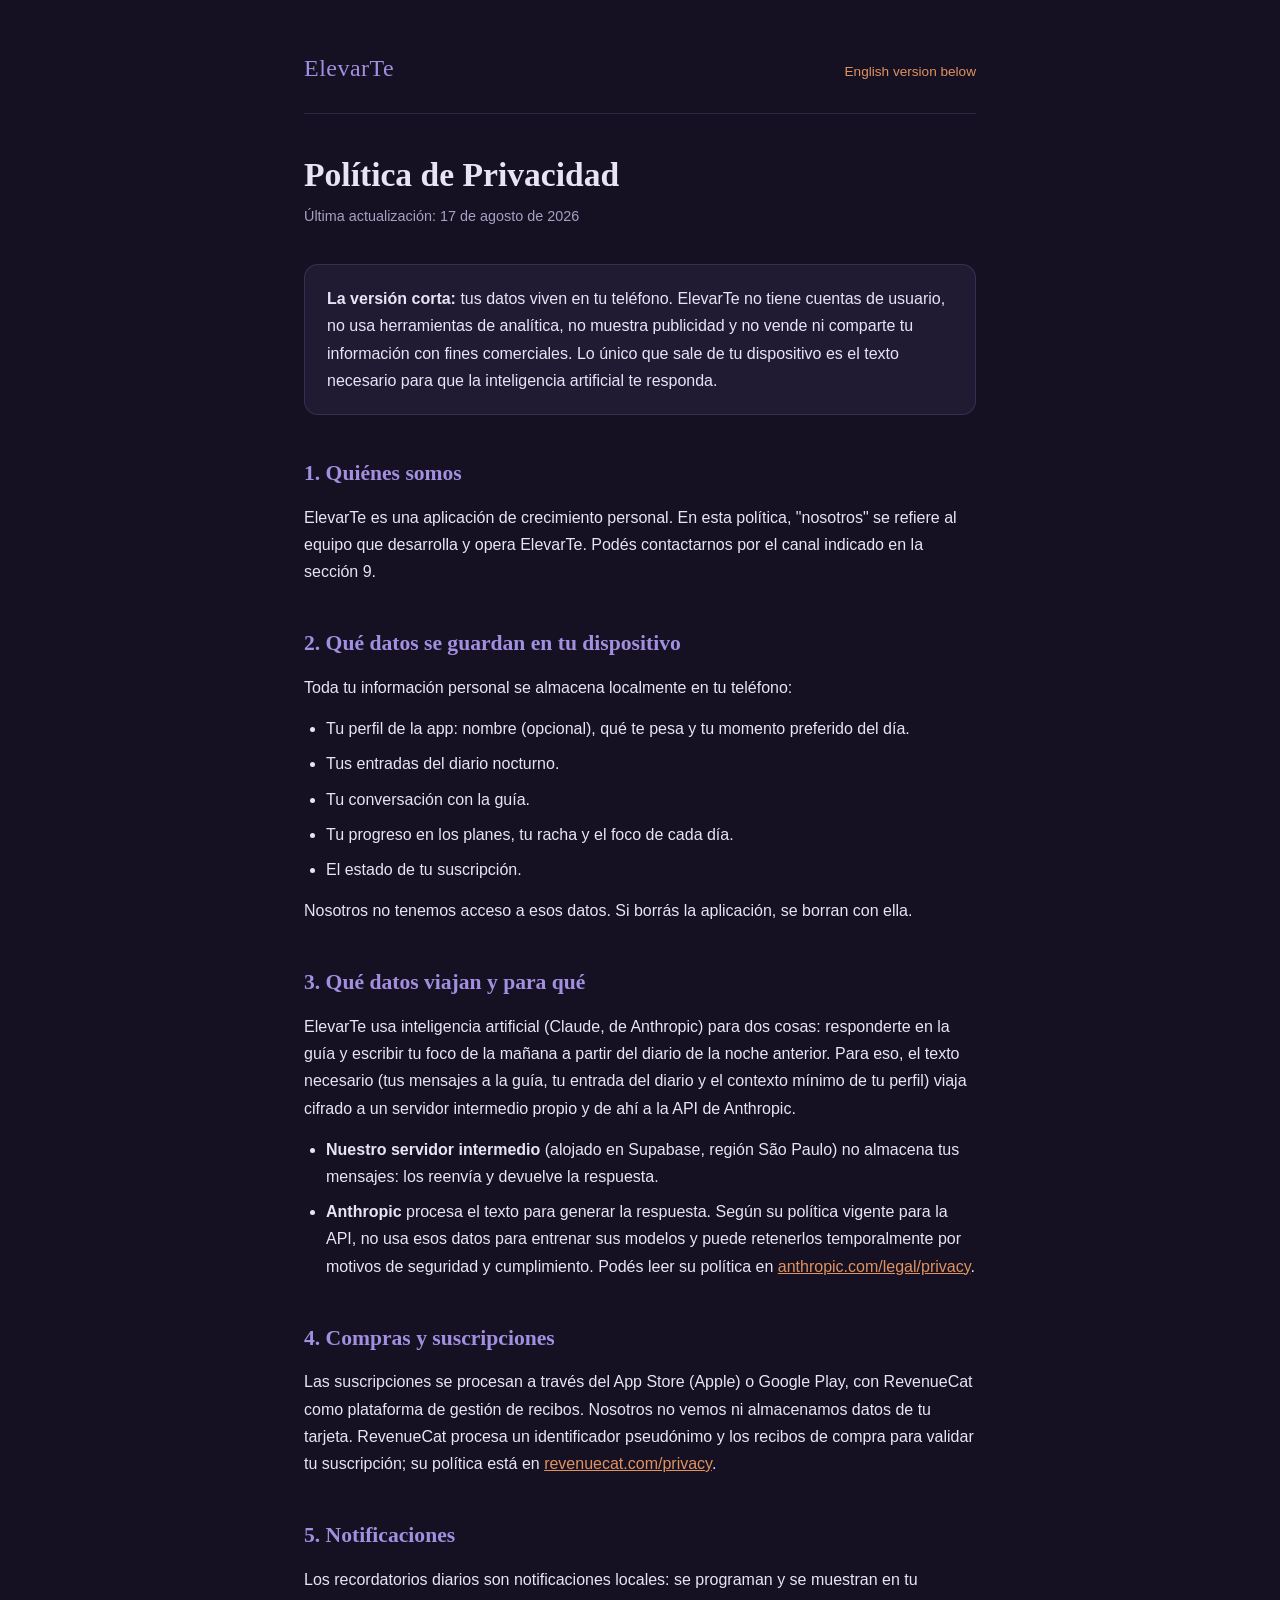
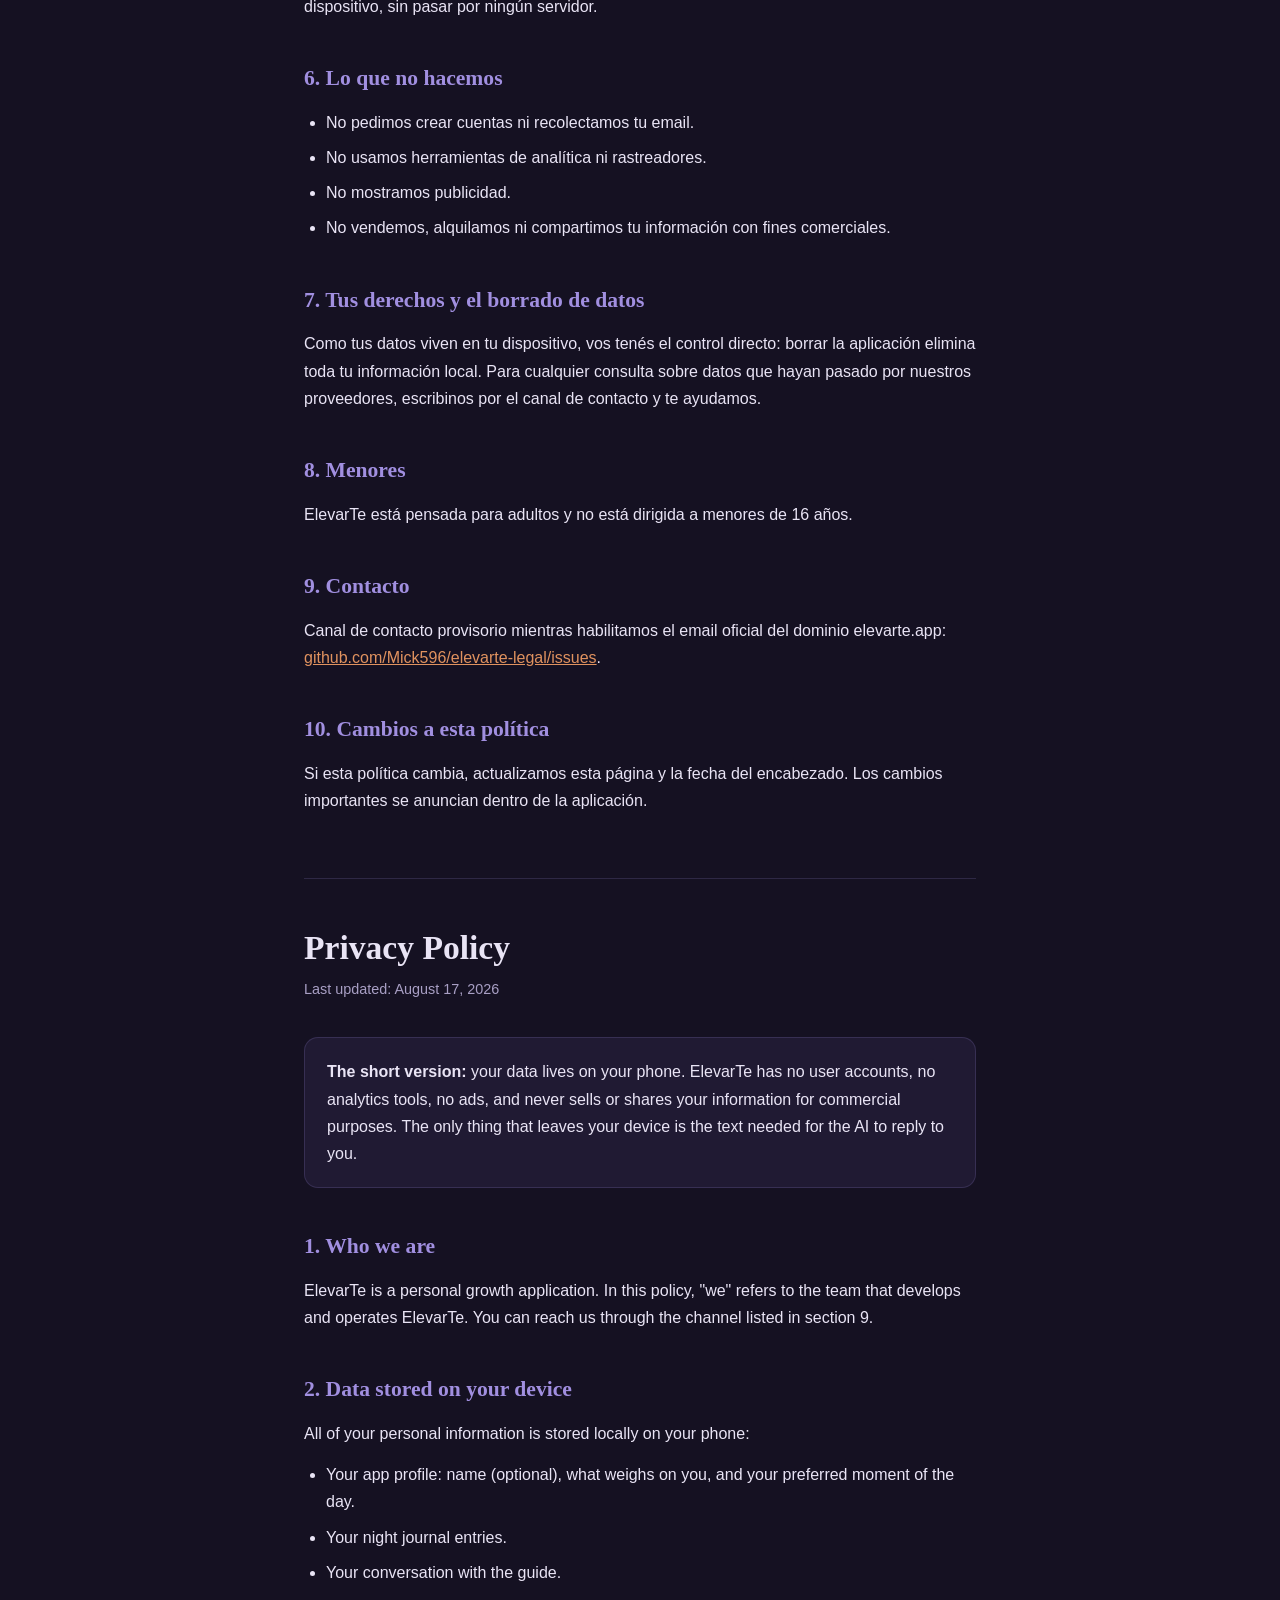
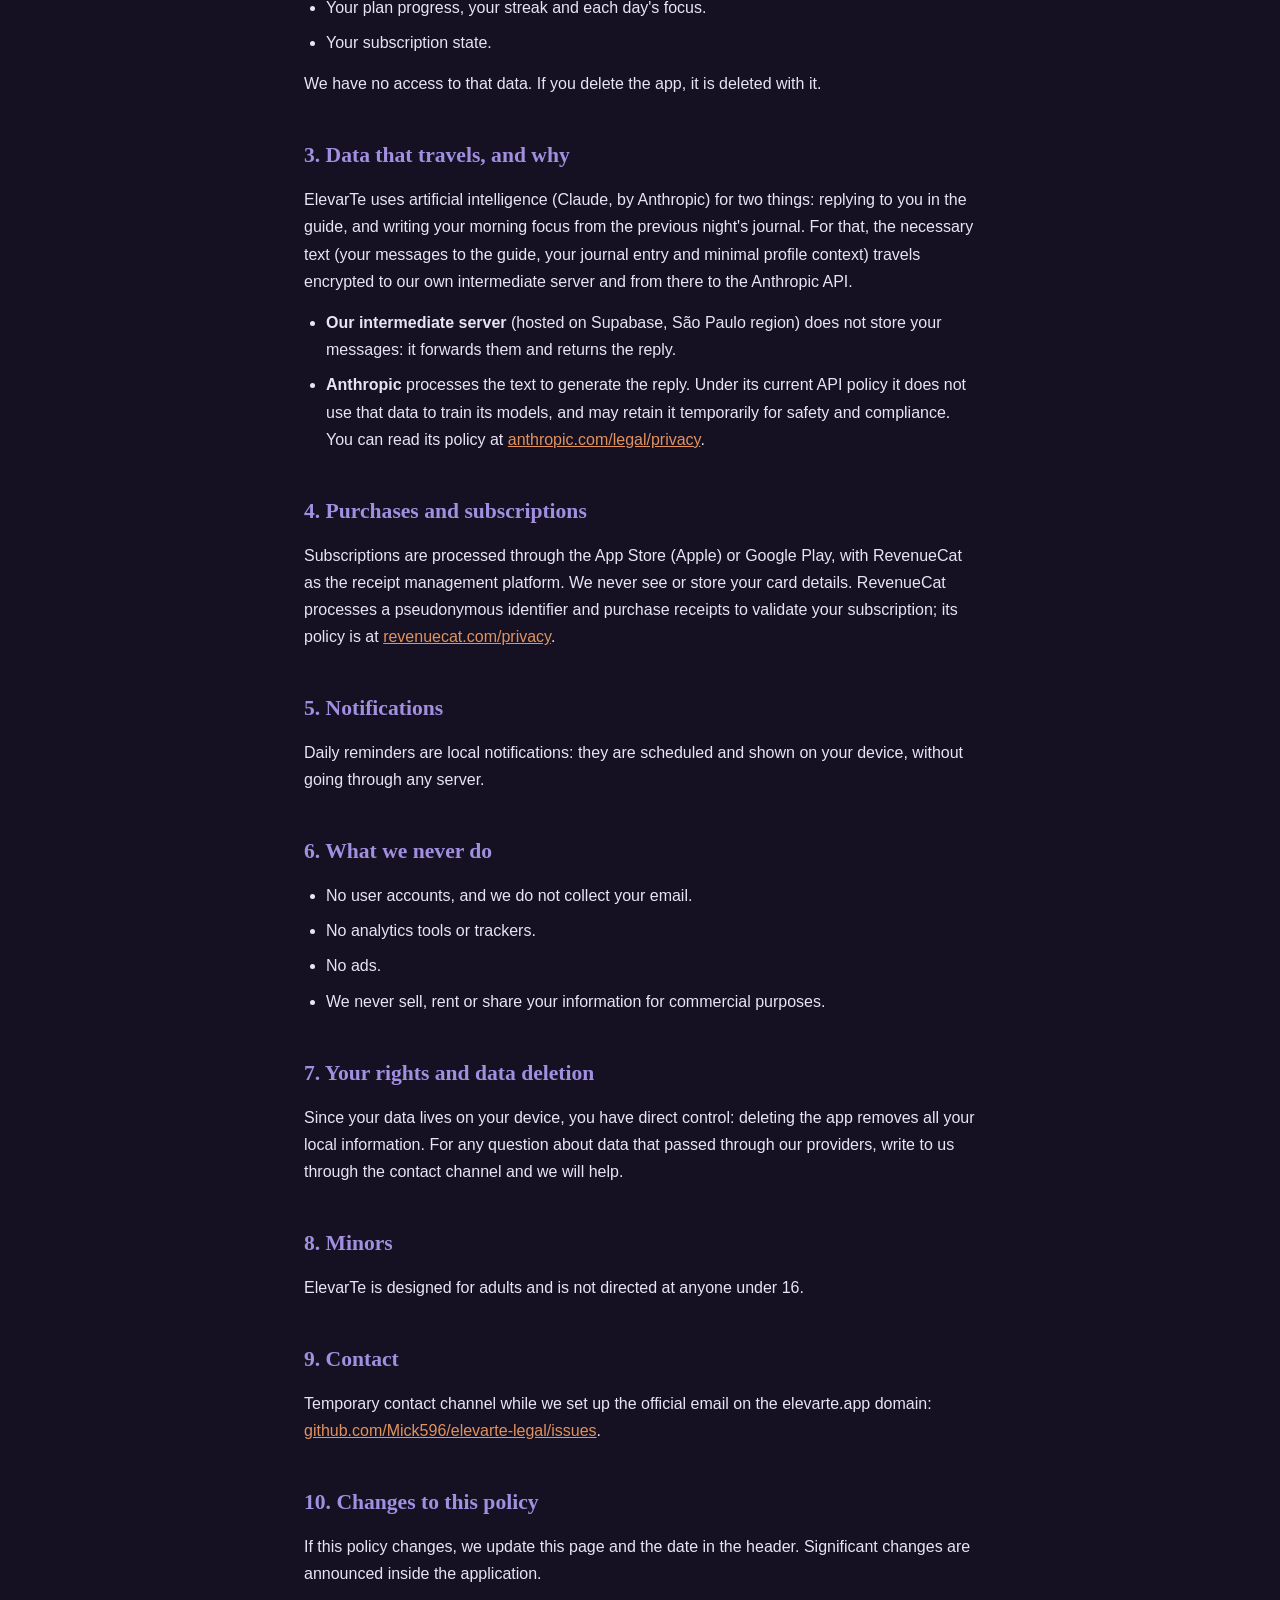
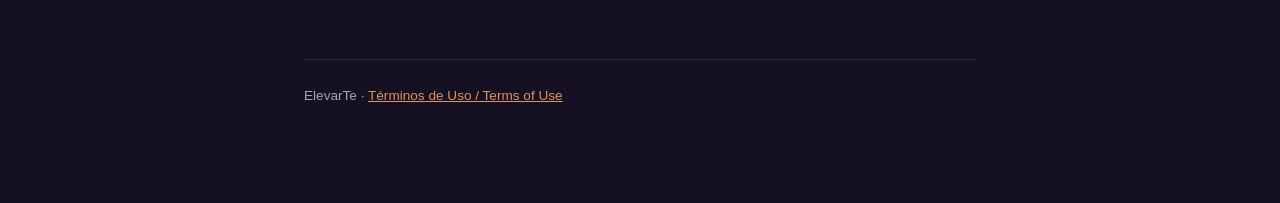
==== privacidad.html @ faded714 "feat: política de privacidad y términos de uso de ElevarTe (ES + EN)" ====
<!DOCTYPE html>
<html lang="es">
<head>
  <meta charset="UTF-8">
  <meta name="viewport" content="width=device-width, initial-scale=1.0">
  <title>Política de Privacidad · ElevarTe</title>
  <meta name="description" content="Política de privacidad de ElevarTe: qué datos guarda la app, qué viaja a nuestros servidores y qué no hacemos nunca con tu información.">
  <link rel="stylesheet" href="style.css">
</head>
<body>
  <div class="page">
    <header class="site">
      <a class="brand" href="index.html">ElevarTe</a>
      <span class="lang-note"><a href="#english">English version below</a></span>
    </header>

    <h1>Política de Privacidad</h1>
    <p class="updated">Última actualización: 17 de agosto de 2026</p>

    <div class="card">
      <p><strong>La versión corta:</strong> tus datos viven en tu teléfono. ElevarTe no tiene cuentas de usuario, no usa herramientas de analítica, no muestra publicidad y no vende ni comparte tu información con fines comerciales. Lo único que sale de tu dispositivo es el texto necesario para que la inteligencia artificial te responda.</p>
    </div>

    <h2>1. Quiénes somos</h2>
    <p>ElevarTe es una aplicación de crecimiento personal. En esta política, "nosotros" se refiere al equipo que desarrolla y opera ElevarTe. Podés contactarnos por el canal indicado en la sección 9.</p>

    <h2>2. Qué datos se guardan en tu dispositivo</h2>
    <p>Toda tu información personal se almacena localmente en tu teléfono:</p>
    <ul>
      <li>Tu perfil de la app: nombre (opcional), qué te pesa y tu momento preferido del día.</li>
      <li>Tus entradas del diario nocturno.</li>
      <li>Tu conversación con la guía.</li>
      <li>Tu progreso en los planes, tu racha y el foco de cada día.</li>
      <li>El estado de tu suscripción.</li>
    </ul>
    <p>Nosotros no tenemos acceso a esos datos. Si borrás la aplicación, se borran con ella.</p>

    <h2>3. Qué datos viajan y para qué</h2>
    <p>ElevarTe usa inteligencia artificial (Claude, de Anthropic) para dos cosas: responderte en la guía y escribir tu foco de la mañana a partir del diario de la noche anterior. Para eso, el texto necesario (tus mensajes a la guía, tu entrada del diario y el contexto mínimo de tu perfil) viaja cifrado a un servidor intermedio propio y de ahí a la API de Anthropic.</p>
    <ul>
      <li><strong>Nuestro servidor intermedio</strong> (alojado en Supabase, región São Paulo) no almacena tus mensajes: los reenvía y devuelve la respuesta.</li>
      <li><strong>Anthropic</strong> procesa el texto para generar la respuesta. Según su política vigente para la API, no usa esos datos para entrenar sus modelos y puede retenerlos temporalmente por motivos de seguridad y cumplimiento. Podés leer su política en <a href="https://www.anthropic.com/legal/privacy" rel="noopener">anthropic.com/legal/privacy</a>.</li>
    </ul>

    <h2>4. Compras y suscripciones</h2>
    <p>Las suscripciones se procesan a través del App Store (Apple) o Google Play, con RevenueCat como plataforma de gestión de recibos. Nosotros no vemos ni almacenamos datos de tu tarjeta. RevenueCat procesa un identificador pseudónimo y los recibos de compra para validar tu suscripción; su política está en <a href="https://www.revenuecat.com/privacy" rel="noopener">revenuecat.com/privacy</a>.</p>

    <h2>5. Notificaciones</h2>
    <p>Los recordatorios diarios son notificaciones locales: se programan y se muestran en tu dispositivo, sin pasar por ningún servidor.</p>

    <h2>6. Lo que no hacemos</h2>
    <ul>
      <li>No pedimos crear cuentas ni recolectamos tu email.</li>
      <li>No usamos herramientas de analítica ni rastreadores.</li>
      <li>No mostramos publicidad.</li>
      <li>No vendemos, alquilamos ni compartimos tu información con fines comerciales.</li>
    </ul>

    <h2>7. Tus derechos y el borrado de datos</h2>
    <p>Como tus datos viven en tu dispositivo, vos tenés el control directo: borrar la aplicación elimina toda tu información local. Para cualquier consulta sobre datos que hayan pasado por nuestros proveedores, escribinos por el canal de contacto y te ayudamos.</p>

    <h2>8. Menores</h2>
    <p>ElevarTe está pensada para adultos y no está dirigida a menores de 16 años.</p>

    <h2>9. Contacto</h2>
    <p>Canal de contacto provisorio mientras habilitamos el email oficial del dominio elevarte.app: <a href="https://github.com/Mick596/elevarte-legal/issues" rel="noopener">github.com/Mick596/elevarte-legal/issues</a>.</p>

    <h2>10. Cambios a esta política</h2>
    <p>Si esta política cambia, actualizamos esta página y la fecha del encabezado. Los cambios importantes se anuncian dentro de la aplicación.</p>

    <hr class="divider" id="english">

    <div class="en">
      <h1>Privacy Policy</h1>
      <p class="updated">Last updated: August 17, 2026</p>

      <div class="card">
        <p><strong>The short version:</strong> your data lives on your phone. ElevarTe has no user accounts, no analytics tools, no ads, and never sells or shares your information for commercial purposes. The only thing that leaves your device is the text needed for the AI to reply to you.</p>
      </div>

      <h2>1. Who we are</h2>
      <p>ElevarTe is a personal growth application. In this policy, "we" refers to the team that develops and operates ElevarTe. You can reach us through the channel listed in section 9.</p>

      <h2>2. Data stored on your device</h2>
      <p>All of your personal information is stored locally on your phone:</p>
      <ul>
        <li>Your app profile: name (optional), what weighs on you, and your preferred moment of the day.</li>
        <li>Your night journal entries.</li>
        <li>Your conversation with the guide.</li>
        <li>Your plan progress, your streak and each day's focus.</li>
        <li>Your subscription state.</li>
      </ul>
      <p>We have no access to that data. If you delete the app, it is deleted with it.</p>

      <h2>3. Data that travels, and why</h2>
      <p>ElevarTe uses artificial intelligence (Claude, by Anthropic) for two things: replying to you in the guide, and writing your morning focus from the previous night's journal. For that, the necessary text (your messages to the guide, your journal entry and minimal profile context) travels encrypted to our own intermediate server and from there to the Anthropic API.</p>
      <ul>
        <li><strong>Our intermediate server</strong> (hosted on Supabase, São Paulo region) does not store your messages: it forwards them and returns the reply.</li>
        <li><strong>Anthropic</strong> processes the text to generate the reply. Under its current API policy it does not use that data to train its models, and may retain it temporarily for safety and compliance. You can read its policy at <a href="https://www.anthropic.com/legal/privacy" rel="noopener">anthropic.com/legal/privacy</a>.</li>
      </ul>

      <h2>4. Purchases and subscriptions</h2>
      <p>Subscriptions are processed through the App Store (Apple) or Google Play, with RevenueCat as the receipt management platform. We never see or store your card details. RevenueCat processes a pseudonymous identifier and purchase receipts to validate your subscription; its policy is at <a href="https://www.revenuecat.com/privacy" rel="noopener">revenuecat.com/privacy</a>.</p>

      <h2>5. Notifications</h2>
      <p>Daily reminders are local notifications: they are scheduled and shown on your device, without going through any server.</p>

      <h2>6. What we never do</h2>
      <ul>
        <li>No user accounts, and we do not collect your email.</li>
        <li>No analytics tools or trackers.</li>
        <li>No ads.</li>
        <li>We never sell, rent or share your information for commercial purposes.</li>
      </ul>

      <h2>7. Your rights and data deletion</h2>
      <p>Since your data lives on your device, you have direct control: deleting the app removes all your local information. For any question about data that passed through our providers, write to us through the contact channel and we will help.</p>

      <h2>8. Minors</h2>
      <p>ElevarTe is designed for adults and is not directed at anyone under 16.</p>

      <h2>9. Contact</h2>
      <p>Temporary contact channel while we set up the official email on the elevarte.app domain: <a href="https://github.com/Mick596/elevarte-legal/issues" rel="noopener">github.com/Mick596/elevarte-legal/issues</a>.</p>

      <h2>10. Changes to this policy</h2>
      <p>If this policy changes, we update this page and the date in the header. Significant changes are announced inside the application.</p>
    </div>

    <footer class="site">
      ElevarTe · <a href="terminos.html">Términos de Uso / Terms of Use</a>
    </footer>
  </div>
</body>
</html>
---- style.css ----
:root {
  --bg: #151122;
  --surface: #201a33;
  --text: #e9e4f5;
  --text-soft: #a89fc4;
  --violet: #a18fe0;
  --amber: #e0925f;
  --hairline: rgba(161, 143, 224, 0.18);
}

* {
  margin: 0;
  padding: 0;
  box-sizing: border-box;
}

body {
  background: var(--bg);
  color: var(--text);
  font-family: -apple-system, BlinkMacSystemFont, "Segoe UI", Roboto, Helvetica, Arial, sans-serif;
  line-height: 1.7;
  -webkit-font-smoothing: antialiased;
}

.page {
  max-width: 720px;
  margin: 0 auto;
  padding: 48px 24px 96px;
}

header.site {
  display: flex;
  align-items: baseline;
  justify-content: space-between;
  gap: 16px;
  padding-bottom: 24px;
  border-bottom: 1px solid var(--hairline);
  margin-bottom: 40px;
}

.brand {
  font-family: Georgia, "Times New Roman", serif;
  font-size: 1.5rem;
  color: var(--violet);
  text-decoration: none;
  letter-spacing: 0.02em;
}

.lang-note {
  color: var(--text-soft);
  font-size: 0.85rem;
}

.lang-note a {
  color: var(--amber);
  text-decoration: none;
}

h1 {
  font-family: Georgia, "Times New Roman", serif;
  font-size: 2.1rem;
  line-height: 1.25;
  margin-bottom: 8px;
  color: var(--text);
  font-weight: 600;
}

.updated {
  color: var(--text-soft);
  font-size: 0.9rem;
  margin-bottom: 36px;
}

h2 {
  font-family: Georgia, "Times New Roman", serif;
  font-size: 1.35rem;
  margin: 40px 0 12px;
  color: var(--violet);
  font-weight: 600;
}

h3 {
  font-size: 1.02rem;
  margin: 24px 0 8px;
  color: var(--text);
}

p {
  margin-bottom: 14px;
}

ul {
  margin: 0 0 14px 22px;
}

li {
  margin-bottom: 8px;
}

a {
  color: var(--amber);
}

.divider {
  margin: 64px 0 48px;
  border: 0;
  border-top: 1px solid var(--hairline);
}

.en {
  color: var(--text);
}

strong {
  color: var(--text);
}

.card {
  background: var(--surface);
  border: 1px solid var(--hairline);
  border-radius: 14px;
  padding: 20px 22px;
  margin: 20px 0;
}

.card p:last-child {
  margin-bottom: 0;
}

footer.site {
  margin-top: 72px;
  padding-top: 24px;
  border-top: 1px solid var(--hairline);
  color: var(--text-soft);
  font-size: 0.85rem;
}

.index-links {
  list-style: none;
  margin: 32px 0 0;
}

.index-links li {
  margin-bottom: 16px;
}

.index-links a {
  display: block;
  background: var(--surface);
  border: 1px solid var(--hairline);
  border-radius: 14px;
  padding: 20px 22px;
  color: var(--text);
  text-decoration: none;
  font-size: 1.05rem;
}

.index-links a:hover {
  border-color: var(--violet);
}

.index-links span {
  display: block;
  color: var(--text-soft);
  font-size: 0.88rem;
  margin-top: 4px;
}
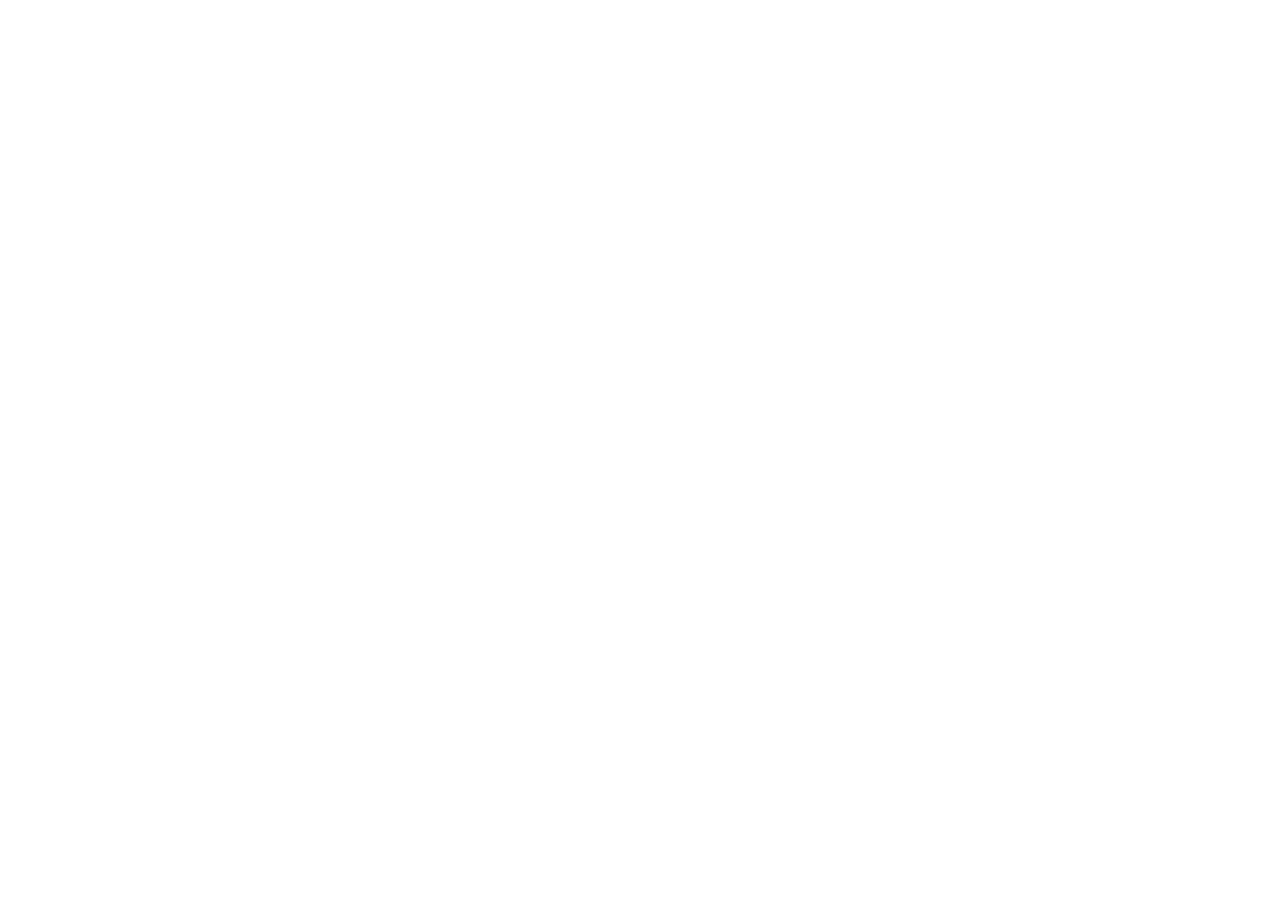
==== commit 0dbf043c: "chore: redirigir al dominio propio Los legales viven ahora en elevarte.app/legal, servidos desde el " ====
--- a/privacidad.html
+++ b/privacidad.html
@@ -3,132 +3,13 @@
 <head>
   <meta charset="UTF-8">
   <meta name="viewport" content="width=device-width, initial-scale=1.0">
-  <title>Política de Privacidad · ElevarTe</title>
-  <meta name="description" content="Política de privacidad de ElevarTe: qué datos guarda la app, qué viaja a nuestros servidores y qué no hacemos nunca con tu información.">
-  <link rel="stylesheet" href="style.css">
+  <title>ElevarTe</title>
+  <link rel="canonical" href="//elevarte.app/legal/privacidad">
+  <meta http-equiv="refresh" content="0; url=//elevarte.app/legal/privacidad">
+  <meta name="robots" content="noindex">
+  <script>location.replace("//elevarte.app/legal/privacidad");</script>
 </head>
-<body>
-  <div class="page">
-    <header class="site">
-      <a class="brand" href="index.html">ElevarTe</a>
-      <span class="lang-note"><a href="#english">English version below</a></span>
-    </header>
-
-    <h1>Política de Privacidad</h1>
-    <p class="updated">Última actualización: 17 de agosto de 2026</p>
-
-    <div class="card">
-      <p><strong>La versión corta:</strong> tus datos viven en tu teléfono. ElevarTe no tiene cuentas de usuario, no usa herramientas de analítica, no muestra publicidad y no vende ni comparte tu información con fines comerciales. Lo único que sale de tu dispositivo es el texto necesario para que la inteligencia artificial te responda.</p>
-    </div>
-
-    <h2>1. Quiénes somos</h2>
-    <p>ElevarTe es una aplicación de crecimiento personal. En esta política, "nosotros" se refiere al equipo que desarrolla y opera ElevarTe. Podés contactarnos por el canal indicado en la sección 9.</p>
-
-    <h2>2. Qué datos se guardan en tu dispositivo</h2>
-    <p>Toda tu información personal se almacena localmente en tu teléfono:</p>
-    <ul>
-      <li>Tu perfil de la app: nombre (opcional), qué te pesa y tu momento preferido del día.</li>
-      <li>Tus entradas del diario nocturno.</li>
-      <li>Tu conversación con la guía.</li>
-      <li>Tu progreso en los planes, tu racha y el foco de cada día.</li>
-      <li>El estado de tu suscripción.</li>
-    </ul>
-    <p>Nosotros no tenemos acceso a esos datos. Si borrás la aplicación, se borran con ella.</p>
-
-    <h2>3. Qué datos viajan y para qué</h2>
-    <p>ElevarTe usa inteligencia artificial (Claude, de Anthropic) para dos cosas: responderte en la guía y escribir tu foco de la mañana a partir del diario de la noche anterior. Para eso, el texto necesario (tus mensajes a la guía, tu entrada del diario y el contexto mínimo de tu perfil) viaja cifrado a un servidor intermedio propio y de ahí a la API de Anthropic.</p>
-    <ul>
-      <li><strong>Nuestro servidor intermedio</strong> (alojado en Supabase, región São Paulo) no almacena tus mensajes: los reenvía y devuelve la respuesta.</li>
-      <li><strong>Anthropic</strong> procesa el texto para generar la respuesta. Según su política vigente para la API, no usa esos datos para entrenar sus modelos y puede retenerlos temporalmente por motivos de seguridad y cumplimiento. Podés leer su política en <a href="https://www.anthropic.com/legal/privacy" rel="noopener">anthropic.com/legal/privacy</a>.</li>
-    </ul>
-
-    <h2>4. Compras y suscripciones</h2>
-    <p>Las suscripciones se procesan a través del App Store (Apple) o Google Play, con RevenueCat como plataforma de gestión de recibos. Nosotros no vemos ni almacenamos datos de tu tarjeta. RevenueCat procesa un identificador pseudónimo y los recibos de compra para validar tu suscripción; su política está en <a href="https://www.revenuecat.com/privacy" rel="noopener">revenuecat.com/privacy</a>.</p>
-
-    <h2>5. Notificaciones</h2>
-    <p>Los recordatorios diarios son notificaciones locales: se programan y se muestran en tu dispositivo, sin pasar por ningún servidor.</p>
-
-    <h2>6. Lo que no hacemos</h2>
-    <ul>
-      <li>No pedimos crear cuentas ni recolectamos tu email.</li>
-      <li>No usamos herramientas de analítica ni rastreadores.</li>
-      <li>No mostramos publicidad.</li>
-      <li>No vendemos, alquilamos ni compartimos tu información con fines comerciales.</li>
-    </ul>
-
-    <h2>7. Tus derechos y el borrado de datos</h2>
-    <p>Como tus datos viven en tu dispositivo, vos tenés el control directo: borrar la aplicación elimina toda tu información local. Para cualquier consulta sobre datos que hayan pasado por nuestros proveedores, escribinos por el canal de contacto y te ayudamos.</p>
-
-    <h2>8. Menores</h2>
-    <p>ElevarTe está pensada para adultos y no está dirigida a menores de 16 años.</p>
-
-    <h2>9. Contacto</h2>
-    <p>Canal de contacto provisorio mientras habilitamos el email oficial del dominio elevarte.app: <a href="https://github.com/Mick596/elevarte-legal/issues" rel="noopener">github.com/Mick596/elevarte-legal/issues</a>.</p>
-
-    <h2>10. Cambios a esta política</h2>
-    <p>Si esta política cambia, actualizamos esta página y la fecha del encabezado. Los cambios importantes se anuncian dentro de la aplicación.</p>
-
-    <hr class="divider" id="english">
-
-    <div class="en">
-      <h1>Privacy Policy</h1>
-      <p class="updated">Last updated: August 17, 2026</p>
-
-      <div class="card">
-        <p><strong>The short version:</strong> your data lives on your phone. ElevarTe has no user accounts, no analytics tools, no ads, and never sells or shares your information for commercial purposes. The only thing that leaves your device is the text needed for the AI to reply to you.</p>
-      </div>
-
-      <h2>1. Who we are</h2>
-      <p>ElevarTe is a personal growth application. In this policy, "we" refers to the team that develops and operates ElevarTe. You can reach us through the channel listed in section 9.</p>
-
-      <h2>2. Data stored on your device</h2>
-      <p>All of your personal information is stored locally on your phone:</p>
-      <ul>
-        <li>Your app profile: name (optional), what weighs on you, and your preferred moment of the day.</li>
-        <li>Your night journal entries.</li>
-        <li>Your conversation with the guide.</li>
-        <li>Your plan progress, your streak and each day's focus.</li>
-        <li>Your subscription state.</li>
-      </ul>
-      <p>We have no access to that data. If you delete the app, it is deleted with it.</p>
-
-      <h2>3. Data that travels, and why</h2>
-      <p>ElevarTe uses artificial intelligence (Claude, by Anthropic) for two things: replying to you in the guide, and writing your morning focus from the previous night's journal. For that, the necessary text (your messages to the guide, your journal entry and minimal profile context) travels encrypted to our own intermediate server and from there to the Anthropic API.</p>
-      <ul>
-        <li><strong>Our intermediate server</strong> (hosted on Supabase, São Paulo region) does not store your messages: it forwards them and returns the reply.</li>
-        <li><strong>Anthropic</strong> processes the text to generate the reply. Under its current API policy it does not use that data to train its models, and may retain it temporarily for safety and compliance. You can read its policy at <a href="https://www.anthropic.com/legal/privacy" rel="noopener">anthropic.com/legal/privacy</a>.</li>
-      </ul>
-
-      <h2>4. Purchases and subscriptions</h2>
-      <p>Subscriptions are processed through the App Store (Apple) or Google Play, with RevenueCat as the receipt management platform. We never see or store your card details. RevenueCat processes a pseudonymous identifier and purchase receipts to validate your subscription; its policy is at <a href="https://www.revenuecat.com/privacy" rel="noopener">revenuecat.com/privacy</a>.</p>
-
-      <h2>5. Notifications</h2>
-      <p>Daily reminders are local notifications: they are scheduled and shown on your device, without going through any server.</p>
-
-      <h2>6. What we never do</h2>
-      <ul>
-        <li>No user accounts, and we do not collect your email.</li>
-        <li>No analytics tools or trackers.</li>
-        <li>No ads.</li>
-        <li>We never sell, rent or share your information for commercial purposes.</li>
-      </ul>
-
-      <h2>7. Your rights and data deletion</h2>
-      <p>Since your data lives on your device, you have direct control: deleting the app removes all your local information. For any question about data that passed through our providers, write to us through the contact channel and we will help.</p>
-
-      <h2>8. Minors</h2>
-      <p>ElevarTe is designed for adults and is not directed at anyone under 16.</p>
-
-      <h2>9. Contact</h2>
-      <p>Temporary contact channel while we set up the official email on the elevarte.app domain: <a href="https://github.com/Mick596/elevarte-legal/issues" rel="noopener">github.com/Mick596/elevarte-legal/issues</a>.</p>
-
-      <h2>10. Changes to this policy</h2>
-      <p>If this policy changes, we update this page and the date in the header. Significant changes are announced inside the application.</p>
-    </div>
-
-    <footer class="site">
-      ElevarTe · <a href="terminos.html">Términos de Uso / Terms of Use</a>
-    </footer>
-  </div>
+<body style="background:#151122;color:#e9e4f5;font-family:-apple-system,system-ui,sans-serif;padding:48px 24px">
+  <p>Los documentos legales de ElevarTe se mudaron a <a href="//elevarte.app/legal/privacidad" style="color:#e0925f">//elevarte.app/legal/privacidad</a>.</p>
 </body>
 </html>
